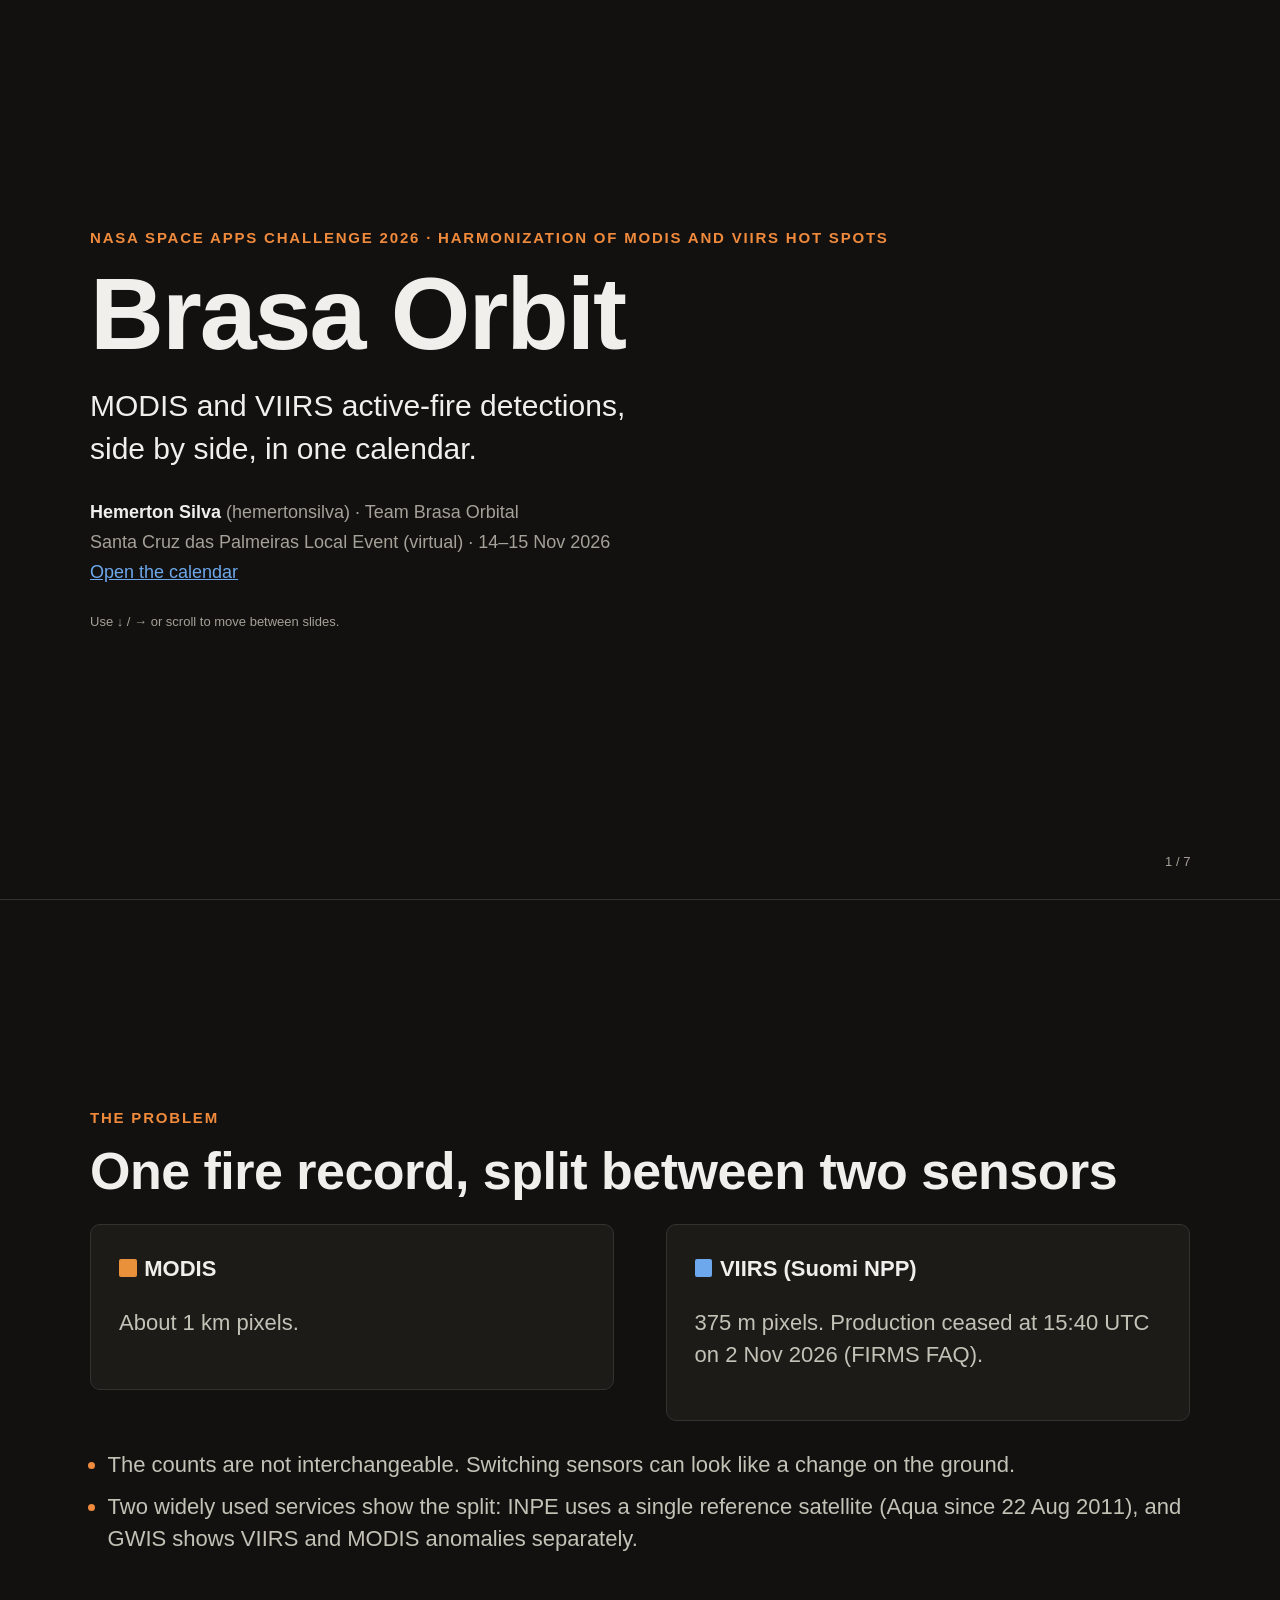
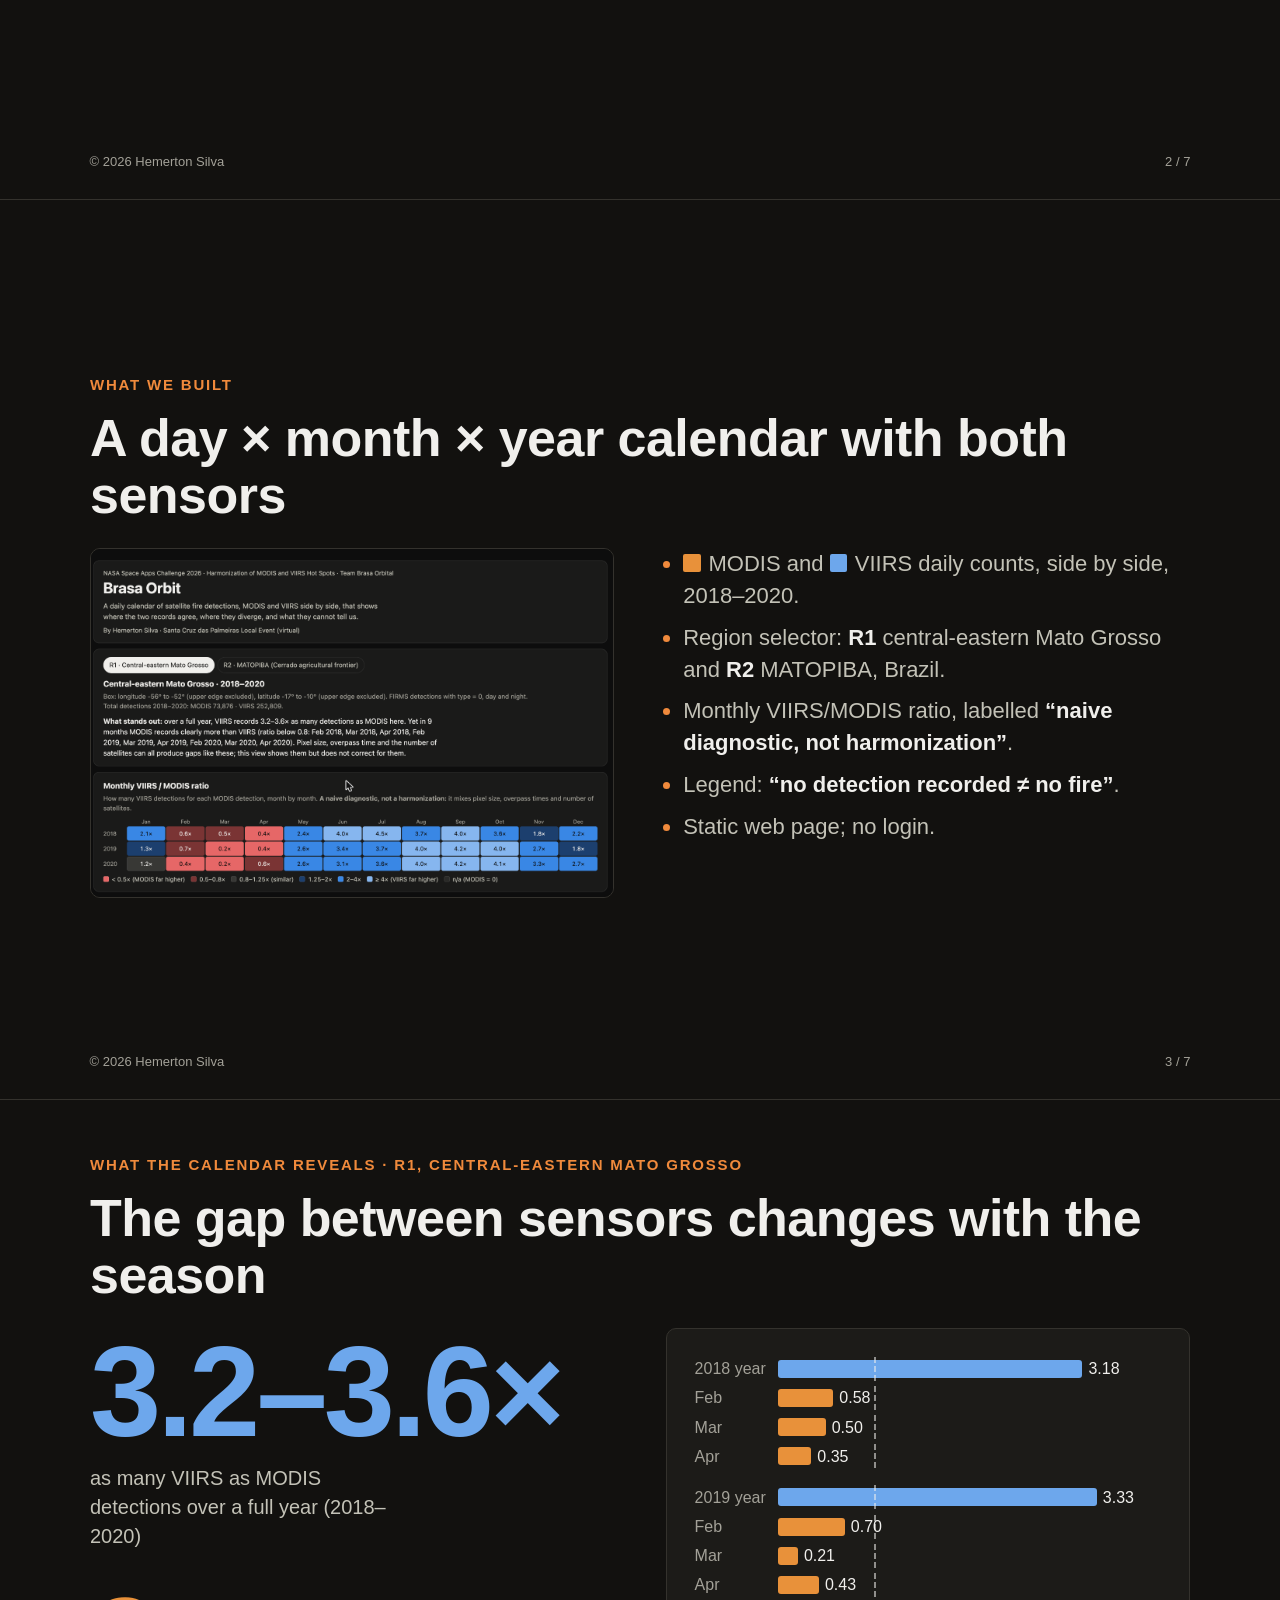
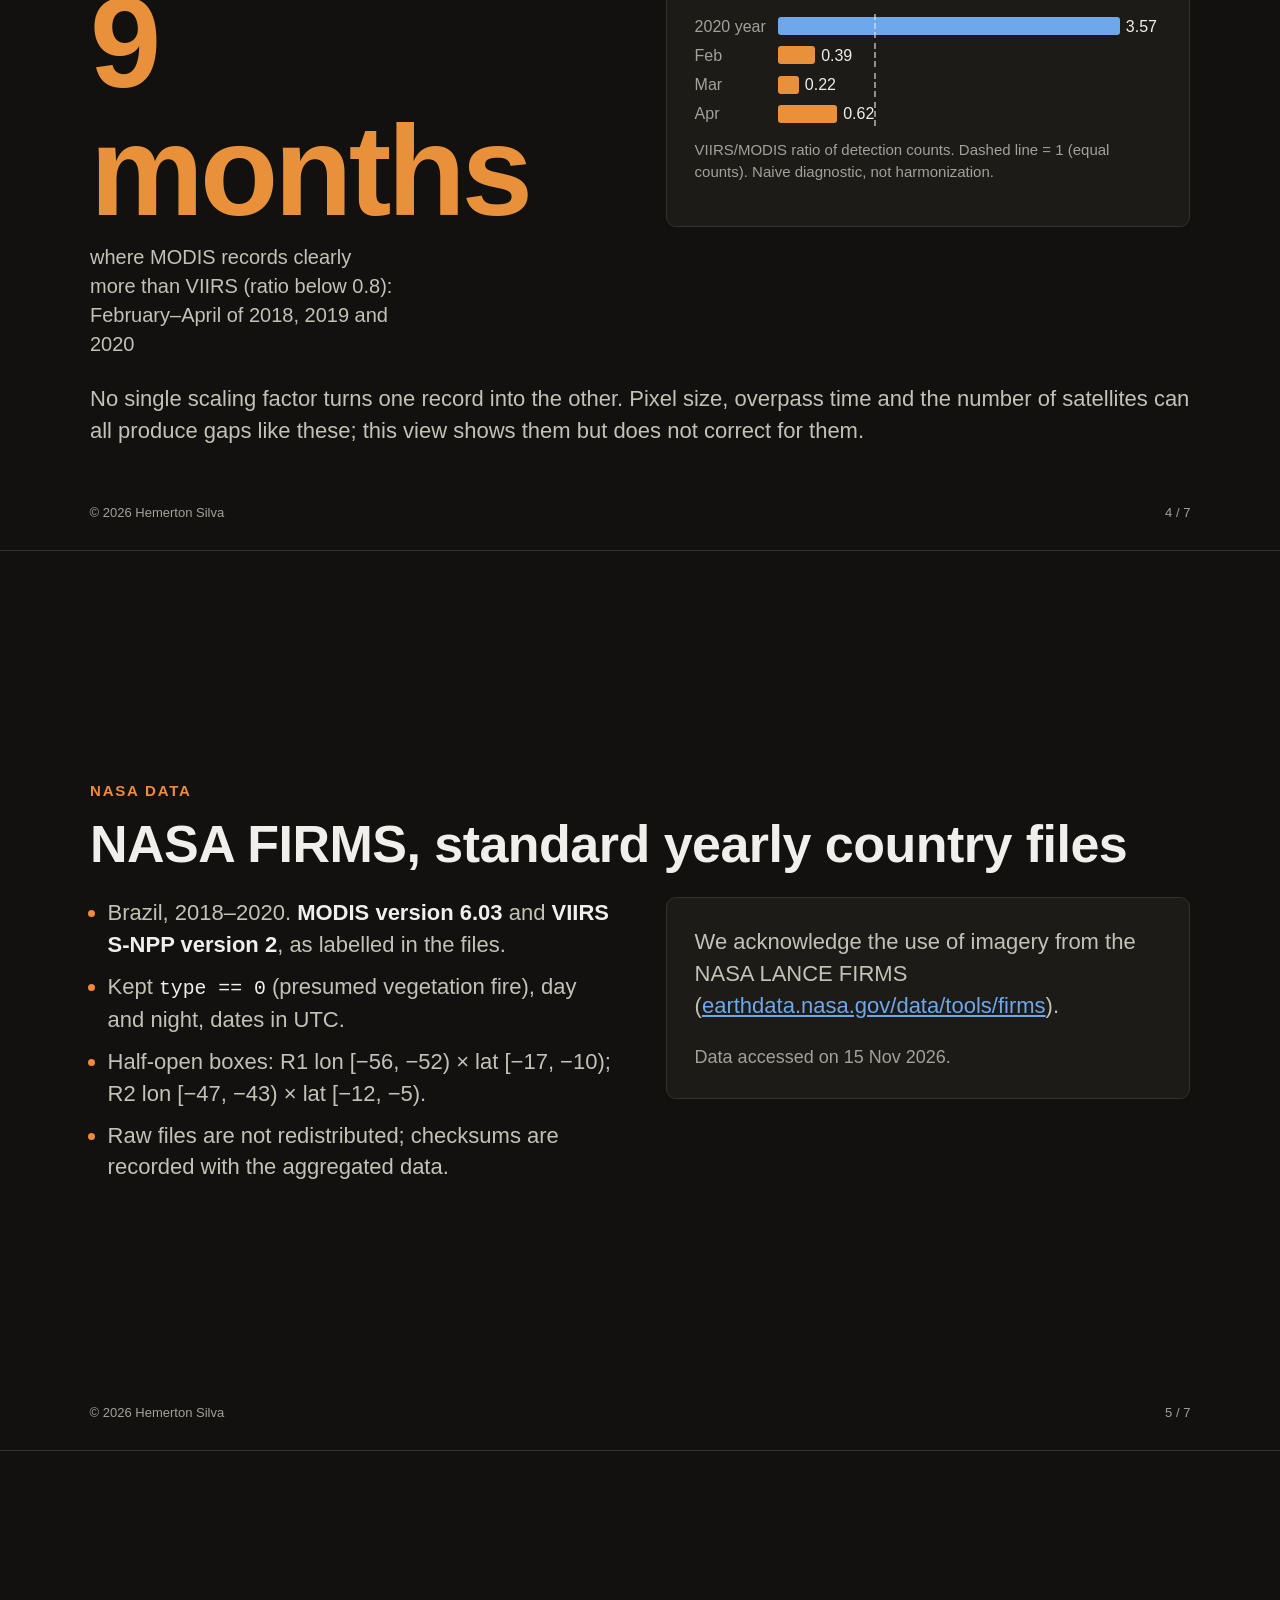
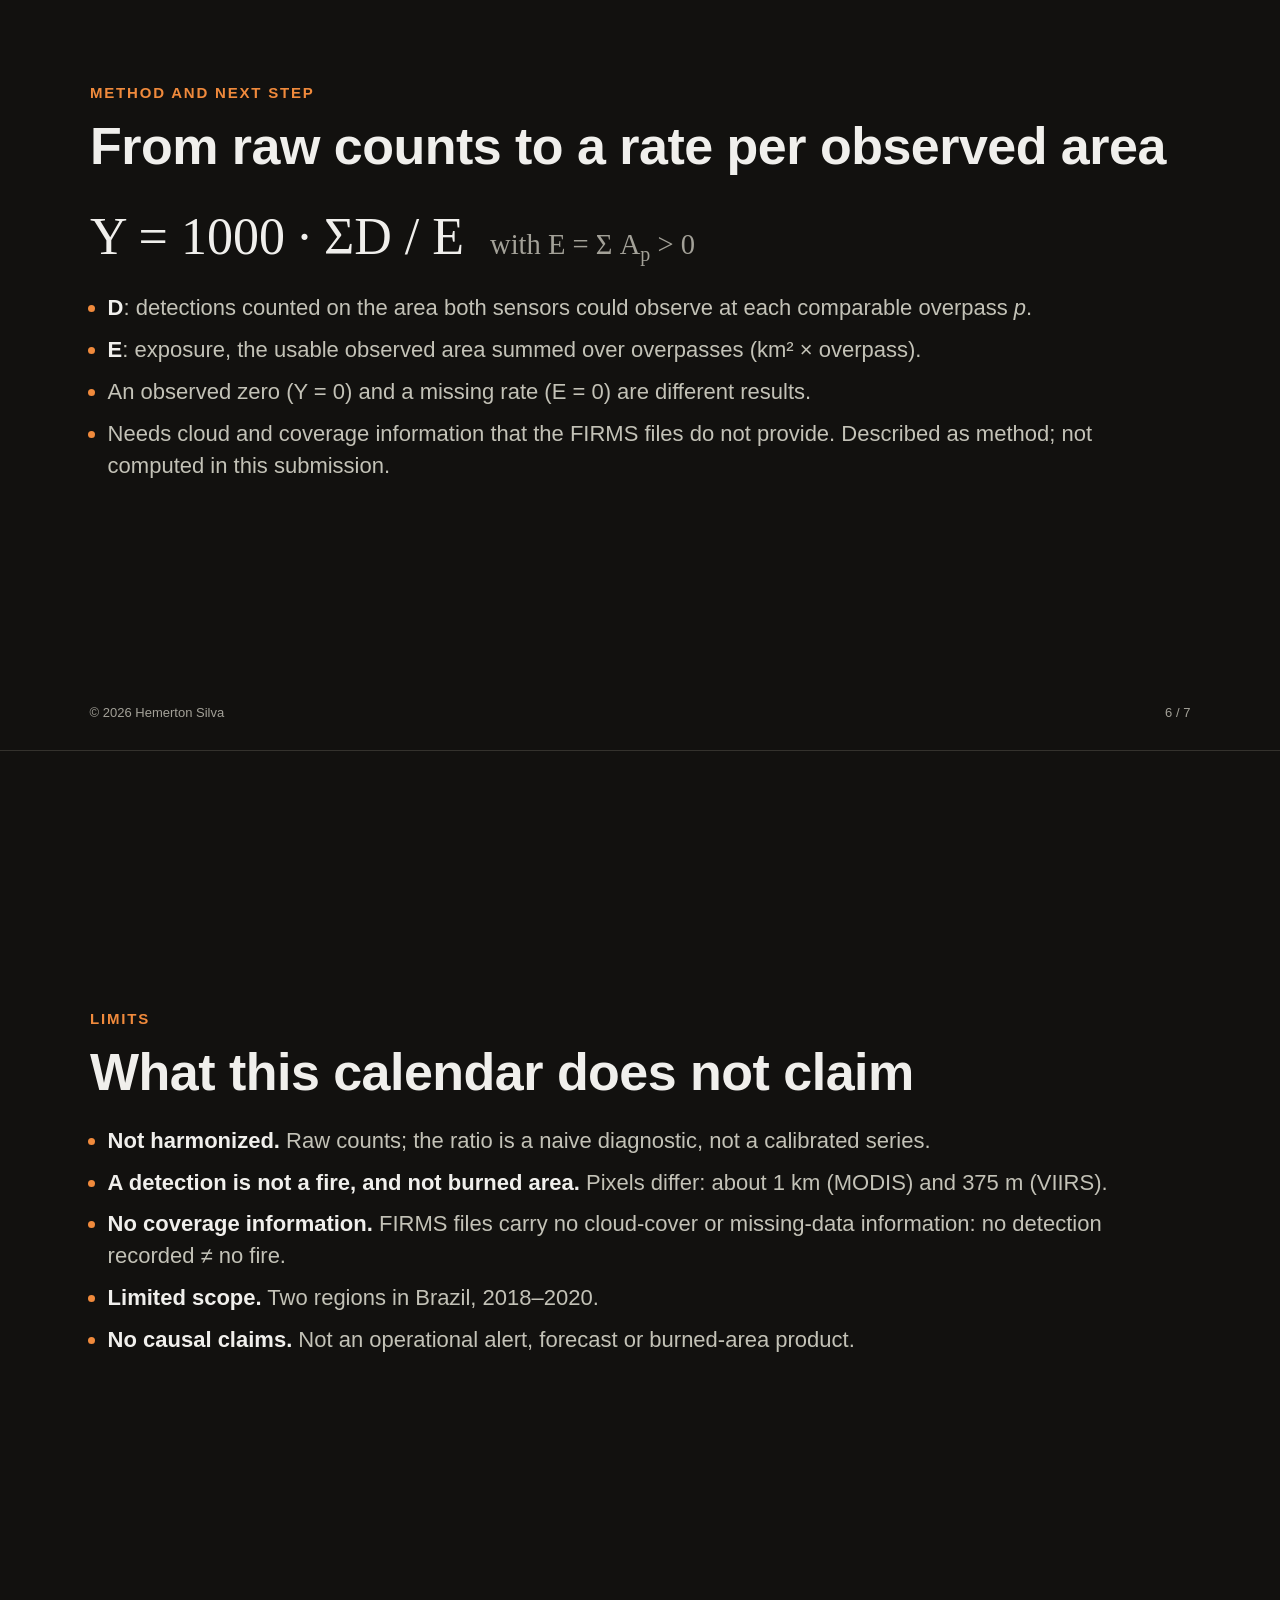
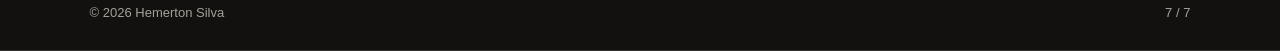
==== docs/slides/index.html @ faf09af4 "docs: slides em inglês, README com links finais, nome da região R1 e achado sem frase causal" ====
<!doctype html>
<html lang="en">
<head>
<meta charset="utf-8">
<meta name="viewport" content="width=device-width, initial-scale=1">
<title>Brasa Orbit — Slides</title>
<meta name="description" content="Brasa Orbit: MODIS and VIIRS active-fire detections side by side in one calendar. NASA Space Apps Challenge 2026, Team Brasa Orbital.">
<style>
  :root {
    --page: #12110f;
    --surface: #1c1b18;
    --line: #34322d;
    --text: #f0efec;
    --text-2: #c3c2b7;
    --muted: #a3a198;
    --ember: #f08a3c;
    --modis: #e8913a;
    --viirs: #6da7ec;
    --parity: #f0efec;
  }
  * { box-sizing: border-box; }
  html { scroll-snap-type: y proximity; scroll-behavior: smooth; }
  body {
    margin: 0;
    background: var(--page);
    color: var(--text);
    font-family: -apple-system, BlinkMacSystemFont, "Segoe UI", Roboto, "Helvetica Neue", Arial, sans-serif;
    line-height: 1.45;
    -webkit-font-smoothing: antialiased;
  }
  .slide {
    position: relative;
    min-height: 100vh;
    scroll-snap-align: start;
    display: flex;
    flex-direction: column;
    justify-content: center;
    padding: clamp(28px, 6vh, 72px) clamp(16px, 7vw, 120px) clamp(56px, 9vh, 88px);
    border-bottom: 1px solid var(--line);
  }
  .inner { width: 100%; max-width: 1100px; margin: 0 auto; }
  .kicker {
    font-size: clamp(12px, 1.4vw, 15px);
    letter-spacing: .12em;
    text-transform: uppercase;
    color: var(--ember);
    margin: 0 0 14px;
    font-weight: 600;
  }
  h1 { font-size: clamp(44px, 8vw, 104px); line-height: 1; margin: 0 0 18px; letter-spacing: -.02em; }
  h2 { font-size: clamp(28px, 4.2vw, 52px); line-height: 1.1; margin: 0 0 24px; letter-spacing: -.01em; }
  p, li { font-size: clamp(16px, 2vw, 22px); color: var(--text-2); }
  .lead { font-size: clamp(19px, 2.6vw, 30px); color: var(--text); max-width: 34ch; margin: 0 0 28px; }
  ul { margin: 0; padding-left: 1.1em; }
  li { margin: 0 0 10px; }
  li::marker { color: var(--ember); }
  strong { color: var(--text); }
  code { font-family: ui-monospace, SFMono-Regular, Menlo, monospace; font-size: .9em; color: var(--text); }
  a { color: var(--viirs); }
  .meta { color: var(--muted); font-size: clamp(14px, 1.6vw, 18px); margin: 4px 0; }
  .grid2 { display: grid; grid-template-columns: 1fr 1fr; gap: clamp(20px, 4vw, 56px); align-items: start; }
  .grid2 > * { min-width: 0; }
  .kicker, p, li { overflow-wrap: break-word; }
  .card { background: var(--surface); border: 1px solid var(--line); border-radius: 10px; padding: clamp(16px, 2.4vw, 28px); }
  .card h3 { margin: 0 0 10px; font-size: clamp(17px, 2vw, 22px); }
  .sw { display: inline-block; width: .8em; height: .8em; border-radius: 2px; vertical-align: -.05em; margin-right: .35em; }
  .sw.modis { background: var(--modis); }
  .sw.viirs { background: var(--viirs); }

  /* slide 3 screenshot */
  .shot { width: 100%; border: 1px solid var(--line); border-radius: 10px; display: block; background: var(--surface); }
  .shot-missing[hidden], .shot[hidden] { display: none; }
  .shot-missing {
    aspect-ratio: 16 / 10; display: flex; align-items: center; justify-content: center; text-align: center;
    border: 1px dashed var(--line); border-radius: 10px; color: var(--muted); padding: 16px; font-size: 16px;
  }

  /* slide 4 finding */
  .big { font-size: clamp(56px, 10vw, 128px); font-weight: 700; line-height: 1; color: var(--viirs); letter-spacing: -.03em; }
  .big.modis { color: var(--modis); }
  .bigcap { color: var(--text-2); font-size: clamp(15px, 1.8vw, 20px); margin: 8px 0 0; max-width: 28ch; }
  .bars { display: grid; grid-template-columns: auto 1fr; gap: 6px 12px; align-items: center; font-size: clamp(13px, 1.5vw, 16px); }
  .bars .lab { color: var(--muted); white-space: nowrap; }
  .track { position: relative; height: 18px; }
  .track::after {
    content: ""; position: absolute; top: -3px; bottom: -3px; left: 25%; border-left: 2px dashed var(--parity); opacity: .55;
  }
  .bar { height: 100%; width: calc(var(--v) / 4 * 100%); border-radius: 3px; background: var(--viirs); display: flex; align-items: center; }
  .bar.low { background: var(--modis); }
  .bar span { position: relative; left: calc(100% + 6px); color: var(--text); white-space: nowrap; font-variant-numeric: tabular-nums; }
  .bars .sep { grid-column: 1 / -1; height: 6px; }
  .legend { color: var(--muted); font-size: clamp(13px, 1.4vw, 15px); margin-top: 14px; }

  /* slide 6 formula */
  .formula {
    font-family: "Cambria Math", "STIX Two Math", Georgia, serif;
    font-size: clamp(26px, 4.4vw, 52px); color: var(--text); margin: 6px 0 18px;
  }
  .formula small { font-size: .55em; color: var(--muted); font-family: inherit; }

  .foot {
    position: absolute; left: clamp(16px, 7vw, 120px); right: clamp(16px, 7vw, 120px); bottom: clamp(16px, 3vh, 28px);
    display: flex; justify-content: space-between; color: var(--muted); font-size: 13px;
  }
  .hint { color: var(--muted); font-size: 13px; margin-top: 28px; }

  @media (max-width: 760px) {
    .grid2 { grid-template-columns: 1fr; }
    html { scroll-snap-type: none; }
  }
  @media print {
    @page { size: landscape; margin: 0; }
    html { scroll-snap-type: none; }
    body { background: var(--page); -webkit-print-color-adjust: exact; print-color-adjust: exact; }
    .slide { min-height: 100vh; page-break-after: always; break-after: page; border: 0; }
    .hint { display: none; }
  }
</style>
</head>
<body>

<!-- 1. Title -->
<section class="slide" id="s1" aria-label="Slide 1 of 7: title">
  <div class="inner">
    <p class="kicker">NASA Space Apps Challenge 2026 · Harmonization of MODIS and VIIRS Hot Spots</p>
    <h1>Brasa Orbit</h1>
    <p class="lead">MODIS and VIIRS active-fire detections, side by side, in one calendar.</p>
    <p class="meta"><strong>Hemerton Silva</strong> (hemertonsilva) · Team Brasa Orbital</p>
    <p class="meta">Santa Cruz das Palmeiras Local Event (virtual) · 14–15 Nov 2026</p>
    <p class="meta"><a href="../">Open the calendar</a></p>
    <p class="hint">Use ↓ / → or scroll to move between slides.</p>
  </div>
  <div class="foot"><span></span><span>1 / 7</span></div>
</section>

<!-- 2. Problem -->
<section class="slide" id="s2" aria-label="Slide 2 of 7: problem">
  <div class="inner">
    <p class="kicker">The problem</p>
    <h2>One fire record, split between two sensors</h2>
    <div class="grid2">
      <div class="card">
        <h3><span class="sw modis"></span>MODIS</h3>
        <p>About 1 km pixels.</p>
      </div>
      <div class="card">
        <h3><span class="sw viirs"></span>VIIRS (Suomi NPP)</h3>
        <p>375 m pixels. Production ceased at 15:40 UTC on 2 Nov 2026 (FIRMS FAQ).</p>
      </div>
    </div>
    <ul style="margin-top:28px">
      <li>The counts are not interchangeable. Switching sensors can look like a change on the ground.</li>
      <li>Two widely used services show the split: INPE uses a single reference satellite (Aqua since 22 Aug 2011), and GWIS shows VIIRS and MODIS anomalies separately.</li>
    </ul>
  </div>
  <div class="foot"><span>© 2026 Hemerton Silva</span><span>2 / 7</span></div>
</section>

<!-- 3. What we built -->
<section class="slide" id="s3" aria-label="Slide 3 of 7: what we built">
  <div class="inner">
    <p class="kicker">What we built</p>
    <h2>A day × month × year calendar with both sensors</h2>
    <div class="grid2">
      <div>
        <img class="shot" src="screenshot.png" alt="Brasa Orbit calendar showing daily MODIS and VIIRS detection counts side by side"
             onerror="this.hidden=true; this.nextElementSibling.hidden=false;">
        <div class="shot-missing" hidden>Screenshot of the calendar app</div>
      </div>
      <ul>
        <li><span class="sw modis"></span>MODIS and <span class="sw viirs"></span>VIIRS daily counts, side by side, 2018–2020.</li>
        <li>Region selector: <strong>R1</strong> central-eastern Mato Grosso and <strong>R2</strong> MATOPIBA, Brazil.</li>
        <li>Monthly VIIRS/MODIS ratio, labelled <strong>“naive diagnostic, not harmonization”</strong>.</li>
        <li>Legend: <strong>“no detection recorded ≠ no fire”</strong>.</li>
        <li>Static web page; no login.</li>
      </ul>
    </div>
  </div>
  <div class="foot"><span>© 2026 Hemerton Silva</span><span>3 / 7</span></div>
</section>

<!-- 4. Finding -->
<section class="slide" id="s4" aria-label="Slide 4 of 7: finding">
  <div class="inner">
    <p class="kicker">What the calendar reveals · R1, central-eastern Mato Grosso</p>
    <h2>The gap between sensors changes with the season</h2>
    <div class="grid2">
      <div>
        <div class="big">3.2–3.6×</div>
        <p class="bigcap">as many VIIRS as MODIS detections over a full year (2018–2020)</p>
        <div style="height:28px"></div>
        <div class="big modis">9 months</div>
        <p class="bigcap">where MODIS records clearly more than VIIRS (ratio below 0.8): February–April of 2018, 2019 and 2020</p>
      </div>
      <div class="card">
        <div class="bars" role="img" aria-label="VIIRS/MODIS ratio. Annual: 3.18, 3.33, 3.57. February to April, all below 1: 2018 0.58, 0.50, 0.35; 2019 0.70, 0.21, 0.43; 2020 0.39, 0.22, 0.62.">
          <span class="lab">2018 year</span><div class="track"><div class="bar" style="--v:3.18"><span>3.18</span></div></div>
          <span class="lab">Feb</span><div class="track"><div class="bar low" style="--v:0.58"><span>0.58</span></div></div>
          <span class="lab">Mar</span><div class="track"><div class="bar low" style="--v:0.50"><span>0.50</span></div></div>
          <span class="lab">Apr</span><div class="track"><div class="bar low" style="--v:0.35"><span>0.35</span></div></div>
          <span class="sep"></span>
          <span class="lab">2019 year</span><div class="track"><div class="bar" style="--v:3.33"><span>3.33</span></div></div>
          <span class="lab">Feb</span><div class="track"><div class="bar low" style="--v:0.70"><span>0.70</span></div></div>
          <span class="lab">Mar</span><div class="track"><div class="bar low" style="--v:0.21"><span>0.21</span></div></div>
          <span class="lab">Apr</span><div class="track"><div class="bar low" style="--v:0.43"><span>0.43</span></div></div>
          <span class="sep"></span>
          <span class="lab">2020 year</span><div class="track"><div class="bar" style="--v:3.57"><span>3.57</span></div></div>
          <span class="lab">Feb</span><div class="track"><div class="bar low" style="--v:0.39"><span>0.39</span></div></div>
          <span class="lab">Mar</span><div class="track"><div class="bar low" style="--v:0.22"><span>0.22</span></div></div>
          <span class="lab">Apr</span><div class="track"><div class="bar low" style="--v:0.62"><span>0.62</span></div></div>
        </div>
        <p class="legend">VIIRS/MODIS ratio of detection counts. Dashed line = 1 (equal counts). Naive diagnostic, not harmonization.</p>
      </div>
    </div>
    <p style="margin-top:24px">No single scaling factor turns one record into the other. Pixel size, overpass time and the number of satellites can all produce gaps like these; this view shows them but does not correct for them.</p>
  </div>
  <div class="foot"><span>© 2026 Hemerton Silva</span><span>4 / 7</span></div>
</section>

<!-- 5. NASA data -->
<section class="slide" id="s5" aria-label="Slide 5 of 7: NASA data">
  <div class="inner">
    <p class="kicker">NASA data</p>
    <h2>NASA FIRMS, standard yearly country files</h2>
    <div class="grid2">
      <ul>
        <li>Brazil, 2018–2020. <strong>MODIS version 6.03</strong> and <strong>VIIRS S-NPP version 2</strong>, as labelled in the files.</li>
        <li>Kept <code>type == 0</code> (presumed vegetation fire), day and night, dates in UTC.</li>
        <li>Half-open boxes: R1 lon [−56, −52) × lat [−17, −10); R2 lon [−47, −43) × lat [−12, −5).</li>
        <li>Raw files are not redistributed; checksums are recorded with the aggregated data.</li>
      </ul>
      <div class="card">
        <p style="margin-top:0">We acknowledge the use of imagery from the NASA LANCE FIRMS (<a href="https://www.earthdata.nasa.gov/data/tools/firms">earthdata.nasa.gov/data/tools/firms</a>).</p>
        <p class="meta" style="margin-bottom:0">Data accessed on 15 Nov 2026.</p>
      </div>
    </div>
  </div>
  <div class="foot"><span>© 2026 Hemerton Silva</span><span>5 / 7</span></div>
</section>

<!-- 6. Method and next step -->
<section class="slide" id="s6" aria-label="Slide 6 of 7: method and next step">
  <div class="inner">
    <p class="kicker">Method and next step</p>
    <h2>From raw counts to a rate per observed area</h2>
    <div class="formula">Y = 1000 · ΣD / E &nbsp;<small>with E = Σ A<sub style="font-size:.7em">p</sub> &gt; 0</small></div>
    <ul>
      <li><strong>D</strong>: detections counted on the area both sensors could observe at each comparable overpass <em>p</em>.</li>
      <li><strong>E</strong>: exposure, the usable observed area summed over overpasses (km² × overpass).</li>
      <li>An observed zero (Y = 0) and a missing rate (E = 0) are different results.</li>
      <li>Needs cloud and coverage information that the FIRMS files do not provide. Described as method; not computed in this submission.</li>
    </ul>
  </div>
  <div class="foot"><span>© 2026 Hemerton Silva</span><span>6 / 7</span></div>
</section>

<!-- 7. Limits -->
<section class="slide" id="s7" aria-label="Slide 7 of 7: limits">
  <div class="inner">
    <p class="kicker">Limits</p>
    <h2>What this calendar does not claim</h2>
    <ul>
      <li><strong>Not harmonized.</strong> Raw counts; the ratio is a naive diagnostic, not a calibrated series.</li>
      <li><strong>A detection is not a fire, and not burned area.</strong> Pixels differ: about 1 km (MODIS) and 375 m (VIIRS).</li>
      <li><strong>No coverage information.</strong> FIRMS files carry no cloud-cover or missing-data information: no detection recorded ≠ no fire.</li>
      <li><strong>Limited scope.</strong> Two regions in Brazil, 2018–2020.</li>
      <li><strong>No causal claims.</strong> Not an operational alert, forecast or burned-area product.</li>
    </ul>
  </div>
  <div class="foot"><span>© 2026 Hemerton Silva</span><span>7 / 7</span></div>
</section>

<script>
(function () {
  var slides = Array.prototype.slice.call(document.querySelectorAll('.slide'));
  function current() {
    var best = 0, bestDist = Infinity;
    slides.forEach(function (s, i) {
      var d = Math.abs(s.getBoundingClientRect().top);
      if (d < bestDist) { bestDist = d; best = i; }
    });
    return best;
  }
  function go(i) {
    i = Math.max(0, Math.min(slides.length - 1, i));
    slides[i].scrollIntoView({ behavior: 'smooth', block: 'start' });
  }
  document.addEventListener('keydown', function (e) {
    if (e.altKey || e.ctrlKey || e.metaKey) return;
    var k = e.key;
    if (k === 'ArrowDown' || k === 'ArrowRight' || k === 'PageDown' || (k === ' ' && !e.shiftKey)) { e.preventDefault(); go(current() + 1); }
    else if (k === 'ArrowUp' || k === 'ArrowLeft' || k === 'PageUp' || (k === ' ' && e.shiftKey)) { e.preventDefault(); go(current() - 1); }
    else if (k === 'Home') { e.preventDefault(); go(0); }
    else if (k === 'End') { e.preventDefault(); go(slides.length - 1); }
  });
})();
</script>
</body>
</html>
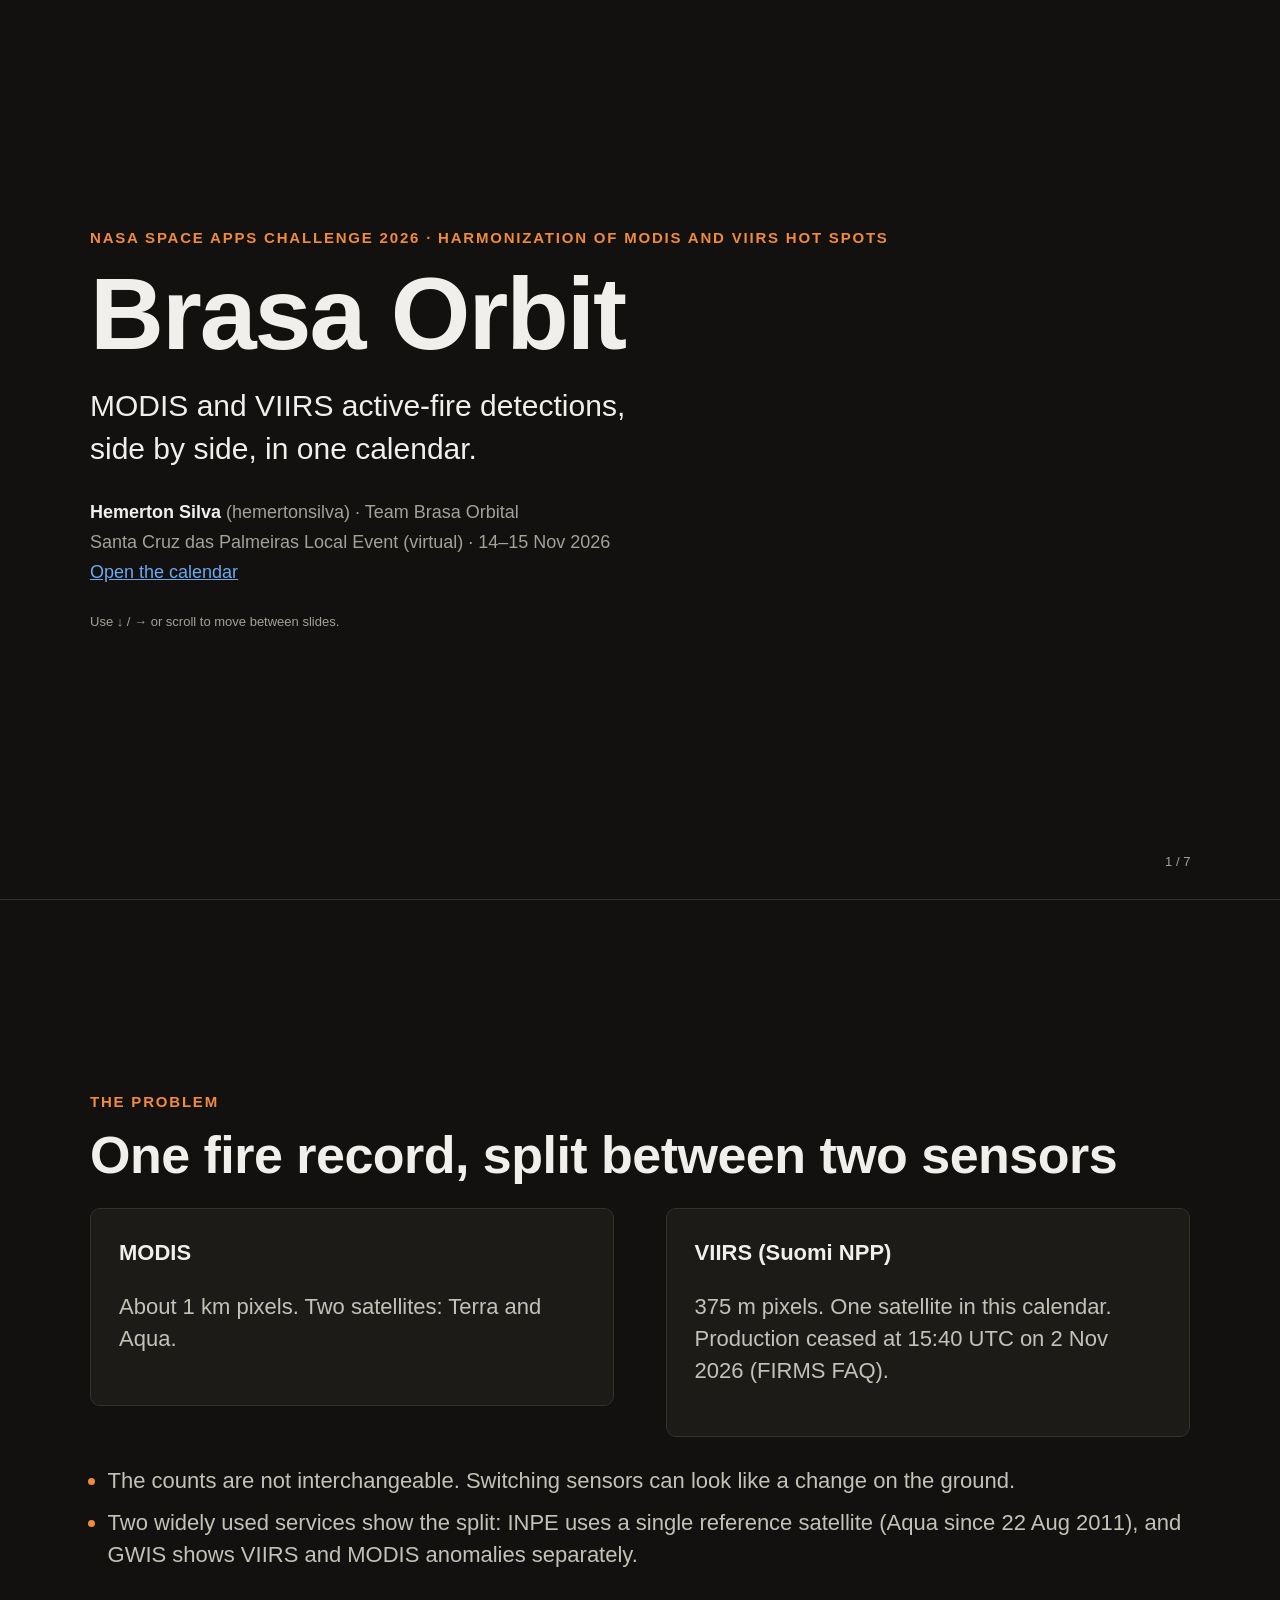
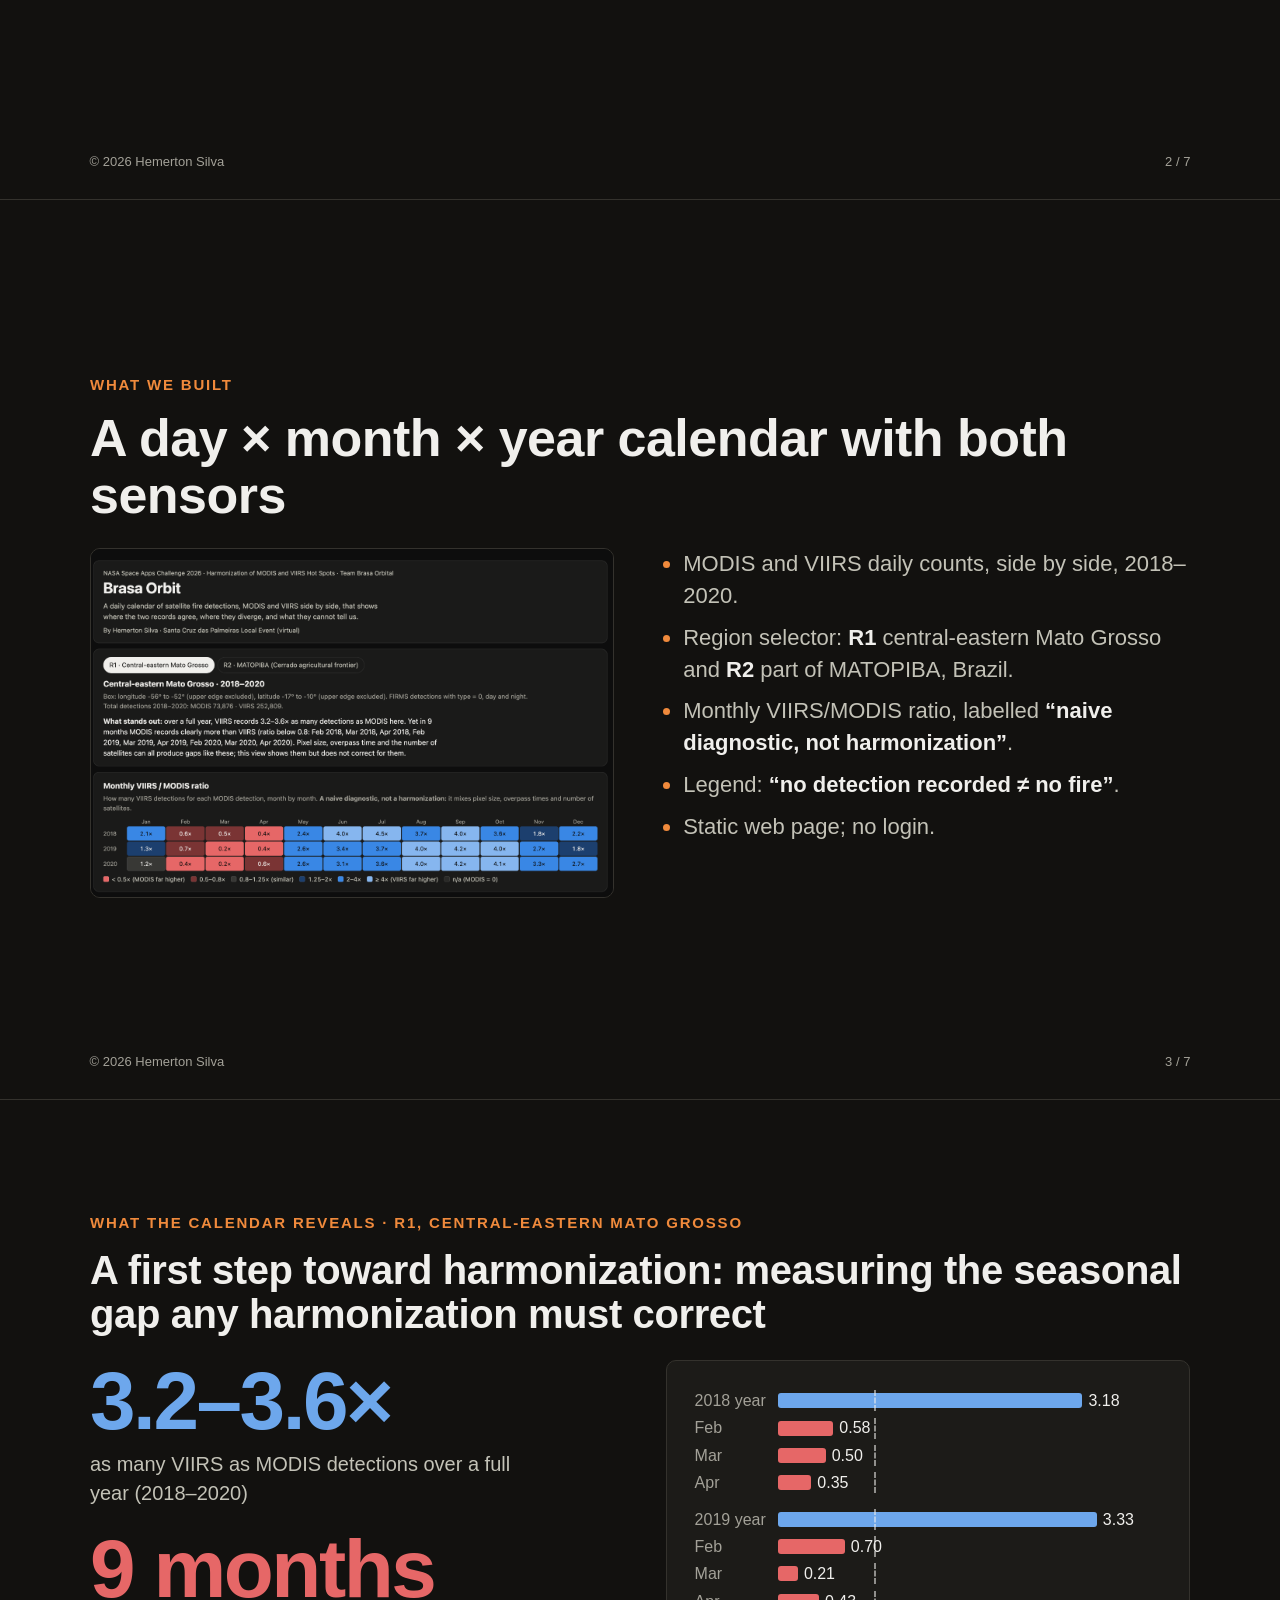
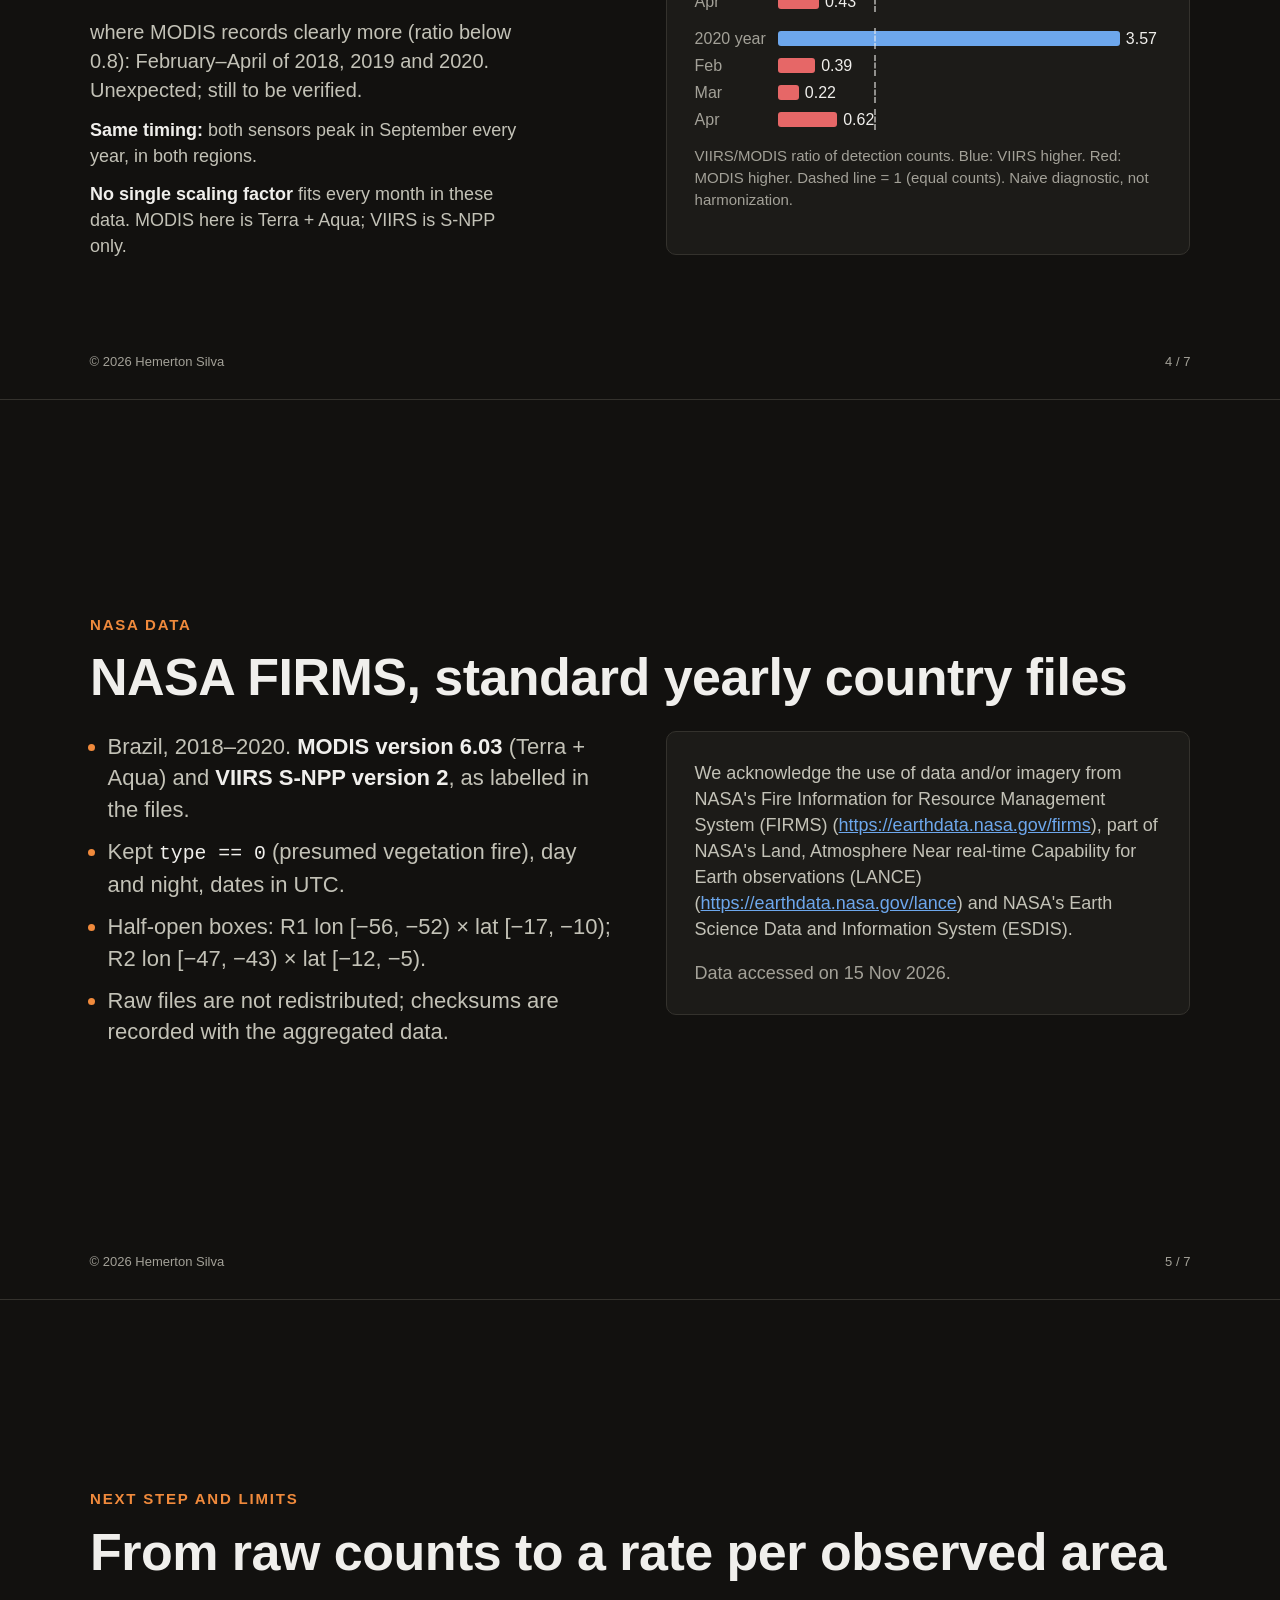
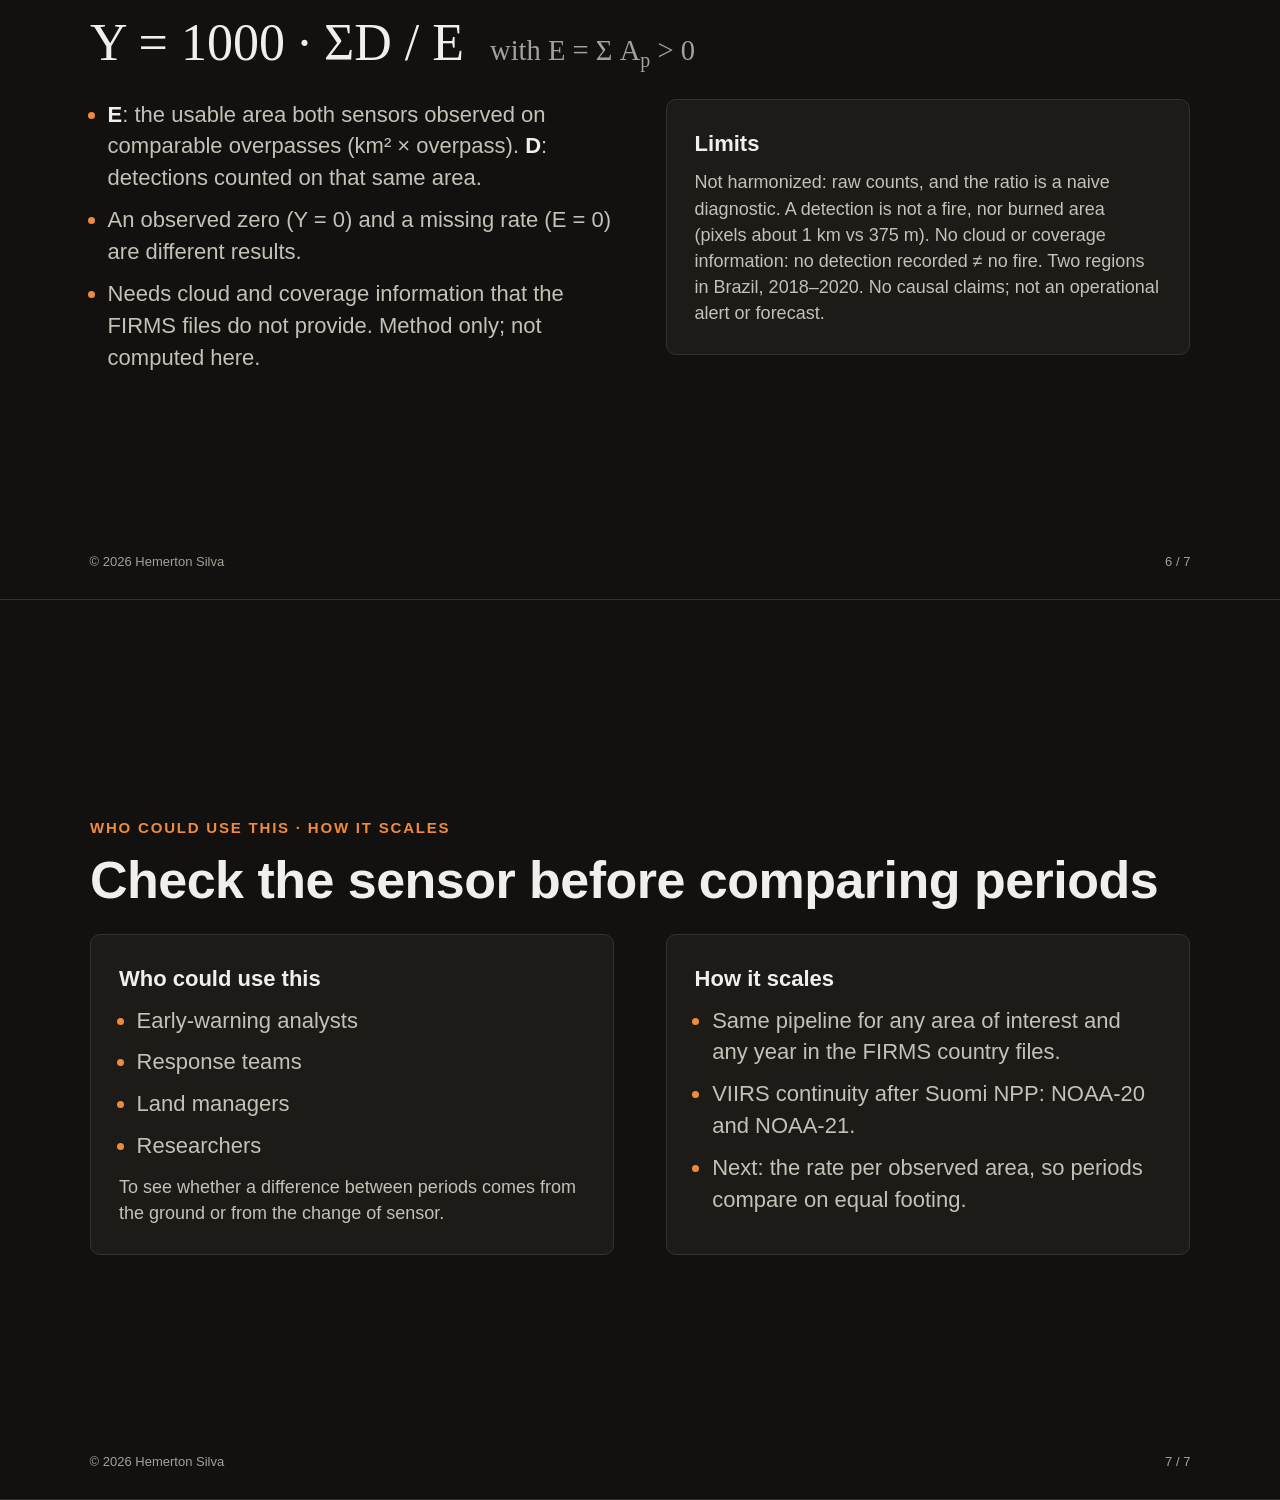
==== commit acb50620: "docs: correções dos revisores no README e nos slides (agradecimento oficial do FIRMS, achados de tim" ====
--- a/docs/slides/index.html
+++ b/docs/slides/index.html
@@ -14,8 +14,8 @@
     --text-2: #c3c2b7;
     --muted: #a3a198;
     --ember: #f08a3c;
-    --modis: #e8913a;
-    --viirs: #6da7ec;
+    --viirs-higher: #6da7ec;
+    --modis-higher: #e66767;
     --parity: #f0efec;
   }
   * { box-sizing: border-box; }
@@ -56,16 +56,13 @@
   li::marker { color: var(--ember); }
   strong { color: var(--text); }
   code { font-family: ui-monospace, SFMono-Regular, Menlo, monospace; font-size: .9em; color: var(--text); }
-  a { color: var(--viirs); }
+  a { color: var(--viirs-higher); }
   .meta { color: var(--muted); font-size: clamp(14px, 1.6vw, 18px); margin: 4px 0; }
   .grid2 { display: grid; grid-template-columns: 1fr 1fr; gap: clamp(20px, 4vw, 56px); align-items: start; }
   .grid2 > * { min-width: 0; }
   .kicker, p, li { overflow-wrap: break-word; }
   .card { background: var(--surface); border: 1px solid var(--line); border-radius: 10px; padding: clamp(16px, 2.4vw, 28px); }
   .card h3 { margin: 0 0 10px; font-size: clamp(17px, 2vw, 22px); }
-  .sw { display: inline-block; width: .8em; height: .8em; border-radius: 2px; vertical-align: -.05em; margin-right: .35em; }
-  .sw.modis { background: var(--modis); }
-  .sw.viirs { background: var(--viirs); }
 
   /* slide 3 screenshot */
   .shot { width: 100%; border: 1px solid var(--line); border-radius: 10px; display: block; background: var(--surface); }
@@ -76,17 +73,19 @@
   }
 
   /* slide 4 finding */
-  .big { font-size: clamp(56px, 10vw, 128px); font-weight: 700; line-height: 1; color: var(--viirs); letter-spacing: -.03em; }
-  .big.modis { color: var(--modis); }
-  .bigcap { color: var(--text-2); font-size: clamp(15px, 1.8vw, 20px); margin: 8px 0 0; max-width: 28ch; }
-  .bars { display: grid; grid-template-columns: auto 1fr; gap: 6px 12px; align-items: center; font-size: clamp(13px, 1.5vw, 16px); }
+  .big { font-size: clamp(44px, 6.4vw, 84px); font-weight: 700; line-height: 1; color: var(--viirs-higher); letter-spacing: -.03em; }
+  .big.modis { color: var(--modis-higher); }
+  h2.long { font-size: clamp(24px, 3.2vw, 40px); }
+  .note { font-size: clamp(14px, 1.6vw, 18px); color: var(--text-2); margin: 12px 0 0; max-width: 44ch; }
+  .bigcap { color: var(--text-2); font-size: clamp(15px, 1.8vw, 20px); margin: 8px 0 0; max-width: 38ch; }
+  .bars { display: grid; grid-template-columns: auto 1fr; gap: 4px 12px; align-items: center; font-size: clamp(13px, 1.5vw, 16px); }
   .bars .lab { color: var(--muted); white-space: nowrap; }
-  .track { position: relative; height: 18px; }
+  .track { position: relative; height: 15px; }
   .track::after {
     content: ""; position: absolute; top: -3px; bottom: -3px; left: 25%; border-left: 2px dashed var(--parity); opacity: .55;
   }
-  .bar { height: 100%; width: calc(var(--v) / 4 * 100%); border-radius: 3px; background: var(--viirs); display: flex; align-items: center; }
-  .bar.low { background: var(--modis); }
+  .bar { height: 100%; width: calc(var(--v) / 4 * 100%); border-radius: 3px; background: var(--viirs-higher); display: flex; align-items: center; }
+  .bar.low { background: var(--modis-higher); }
   .bar span { position: relative; left: calc(100% + 6px); color: var(--text); white-space: nowrap; font-variant-numeric: tabular-nums; }
   .bars .sep { grid-column: 1 / -1; height: 6px; }
   .legend { color: var(--muted); font-size: clamp(13px, 1.4vw, 15px); margin-top: 14px; }
@@ -140,12 +139,12 @@
     <h2>One fire record, split between two sensors</h2>
     <div class="grid2">
       <div class="card">
-        <h3><span class="sw modis"></span>MODIS</h3>
-        <p>About 1 km pixels.</p>
-      </div>
-      <div class="card">
-        <h3><span class="sw viirs"></span>VIIRS (Suomi NPP)</h3>
-        <p>375 m pixels. Production ceased at 15:40 UTC on 2 Nov 2026 (FIRMS FAQ).</p>
+        <h3>MODIS</h3>
+        <p>About 1 km pixels. Two satellites: Terra and Aqua.</p>
+      </div>
+      <div class="card">
+        <h3>VIIRS (Suomi NPP)</h3>
+        <p>375 m pixels. One satellite in this calendar. Production ceased at 15:40 UTC on 2 Nov 2026 (FIRMS FAQ).</p>
       </div>
     </div>
     <ul style="margin-top:28px">
@@ -168,8 +167,8 @@
         <div class="shot-missing" hidden>Screenshot of the calendar app</div>
       </div>
       <ul>
-        <li><span class="sw modis"></span>MODIS and <span class="sw viirs"></span>VIIRS daily counts, side by side, 2018–2020.</li>
-        <li>Region selector: <strong>R1</strong> central-eastern Mato Grosso and <strong>R2</strong> MATOPIBA, Brazil.</li>
+        <li>MODIS and VIIRS daily counts, side by side, 2018–2020.</li>
+        <li>Region selector: <strong>R1</strong> central-eastern Mato Grosso and <strong>R2</strong> part of MATOPIBA, Brazil.</li>
         <li>Monthly VIIRS/MODIS ratio, labelled <strong>“naive diagnostic, not harmonization”</strong>.</li>
         <li>Legend: <strong>“no detection recorded ≠ no fire”</strong>.</li>
         <li>Static web page; no login.</li>
@@ -183,14 +182,16 @@
 <section class="slide" id="s4" aria-label="Slide 4 of 7: finding">
   <div class="inner">
     <p class="kicker">What the calendar reveals · R1, central-eastern Mato Grosso</p>
-    <h2>The gap between sensors changes with the season</h2>
+    <h2 class="long">A first step toward harmonization: measuring the seasonal gap any harmonization must correct</h2>
     <div class="grid2">
       <div>
         <div class="big">3.2–3.6×</div>
         <p class="bigcap">as many VIIRS as MODIS detections over a full year (2018–2020)</p>
-        <div style="height:28px"></div>
+        <div style="height:20px"></div>
         <div class="big modis">9 months</div>
-        <p class="bigcap">where MODIS records clearly more than VIIRS (ratio below 0.8): February–April of 2018, 2019 and 2020</p>
+        <p class="bigcap">where MODIS records clearly more (ratio below 0.8): February–April of 2018, 2019 and 2020. Unexpected; still to be verified.</p>
+        <p class="note"><strong>Same timing:</strong> both sensors peak in September every year, in both regions.</p>
+        <p class="note"><strong>No single scaling factor</strong> fits every month in these data. MODIS here is Terra + Aqua; VIIRS is S-NPP only.</p>
       </div>
       <div class="card">
         <div class="bars" role="img" aria-label="VIIRS/MODIS ratio. Annual: 3.18, 3.33, 3.57. February to April, all below 1: 2018 0.58, 0.50, 0.35; 2019 0.70, 0.21, 0.43; 2020 0.39, 0.22, 0.62.">
@@ -209,11 +210,10 @@
           <span class="lab">Mar</span><div class="track"><div class="bar low" style="--v:0.22"><span>0.22</span></div></div>
           <span class="lab">Apr</span><div class="track"><div class="bar low" style="--v:0.62"><span>0.62</span></div></div>
         </div>
-        <p class="legend">VIIRS/MODIS ratio of detection counts. Dashed line = 1 (equal counts). Naive diagnostic, not harmonization.</p>
-      </div>
-    </div>
-    <p style="margin-top:24px">No single scaling factor turns one record into the other. Pixel size, overpass time and the number of satellites can all produce gaps like these; this view shows them but does not correct for them.</p>
-  </div>
+        <p class="legend">VIIRS/MODIS ratio of detection counts. Blue: VIIRS higher. Red: MODIS higher. Dashed line = 1 (equal counts). Naive diagnostic, not harmonization.</p>
+      </div>
+    </div>
+      </div>
   <div class="foot"><span>© 2026 Hemerton Silva</span><span>4 / 7</span></div>
 </section>
 
@@ -224,13 +224,13 @@
     <h2>NASA FIRMS, standard yearly country files</h2>
     <div class="grid2">
       <ul>
-        <li>Brazil, 2018–2020. <strong>MODIS version 6.03</strong> and <strong>VIIRS S-NPP version 2</strong>, as labelled in the files.</li>
+        <li>Brazil, 2018–2020. <strong>MODIS version 6.03</strong> (Terra + Aqua) and <strong>VIIRS S-NPP version 2</strong>, as labelled in the files.</li>
         <li>Kept <code>type == 0</code> (presumed vegetation fire), day and night, dates in UTC.</li>
         <li>Half-open boxes: R1 lon [−56, −52) × lat [−17, −10); R2 lon [−47, −43) × lat [−12, −5).</li>
         <li>Raw files are not redistributed; checksums are recorded with the aggregated data.</li>
       </ul>
       <div class="card">
-        <p style="margin-top:0">We acknowledge the use of imagery from the NASA LANCE FIRMS (<a href="https://www.earthdata.nasa.gov/data/tools/firms">earthdata.nasa.gov/data/tools/firms</a>).</p>
+        <p style="margin-top:0;font-size:clamp(14px,1.6vw,18px)">We acknowledge the use of data and/or imagery from NASA's Fire Information for Resource Management System (FIRMS) (<a href="https://earthdata.nasa.gov/firms">https://earthdata.nasa.gov/firms</a>), part of NASA's Land, Atmosphere Near real-time Capability for Earth observations (LANCE) (<a href="https://earthdata.nasa.gov/lance">https://earthdata.nasa.gov/lance</a>) and NASA's Earth Science Data and Information System (ESDIS).</p>
         <p class="meta" style="margin-bottom:0">Data accessed on 15 Nov 2026.</p>
       </div>
     </div>
@@ -238,34 +238,52 @@
   <div class="foot"><span>© 2026 Hemerton Silva</span><span>5 / 7</span></div>
 </section>
 
-<!-- 6. Method and next step -->
-<section class="slide" id="s6" aria-label="Slide 6 of 7: method and next step">
-  <div class="inner">
-    <p class="kicker">Method and next step</p>
+<!-- 6. Method, next step and limits -->
+<section class="slide" id="s6" aria-label="Slide 6 of 7: method, next step and limits">
+  <div class="inner">
+    <p class="kicker">Next step and limits</p>
     <h2>From raw counts to a rate per observed area</h2>
     <div class="formula">Y = 1000 · ΣD / E &nbsp;<small>with E = Σ A<sub style="font-size:.7em">p</sub> &gt; 0</small></div>
-    <ul>
-      <li><strong>D</strong>: detections counted on the area both sensors could observe at each comparable overpass <em>p</em>.</li>
-      <li><strong>E</strong>: exposure, the usable observed area summed over overpasses (km² × overpass).</li>
-      <li>An observed zero (Y = 0) and a missing rate (E = 0) are different results.</li>
-      <li>Needs cloud and coverage information that the FIRMS files do not provide. Described as method; not computed in this submission.</li>
-    </ul>
+    <div class="grid2">
+      <ul>
+        <li><strong>E</strong>: the usable area both sensors observed on comparable overpasses (km² × overpass). <strong>D</strong>: detections counted on that same area.</li>
+        <li>An observed zero (Y = 0) and a missing rate (E = 0) are different results.</li>
+        <li>Needs cloud and coverage information that the FIRMS files do not provide. Method only; not computed here.</li>
+      </ul>
+      <div class="card">
+        <h3>Limits</h3>
+        <p style="margin:0;font-size:clamp(14px,1.6vw,18px)">Not harmonized: raw counts, and the ratio is a naive diagnostic. A detection is not a fire, nor burned area (pixels about 1 km vs 375 m). No cloud or coverage information: no detection recorded ≠ no fire. Two regions in Brazil, 2018–2020. No causal claims; not an operational alert or forecast.</p>
+      </div>
+    </div>
   </div>
   <div class="foot"><span>© 2026 Hemerton Silva</span><span>6 / 7</span></div>
 </section>
 
-<!-- 7. Limits -->
-<section class="slide" id="s7" aria-label="Slide 7 of 7: limits">
-  <div class="inner">
-    <p class="kicker">Limits</p>
-    <h2>What this calendar does not claim</h2>
-    <ul>
-      <li><strong>Not harmonized.</strong> Raw counts; the ratio is a naive diagnostic, not a calibrated series.</li>
-      <li><strong>A detection is not a fire, and not burned area.</strong> Pixels differ: about 1 km (MODIS) and 375 m (VIIRS).</li>
-      <li><strong>No coverage information.</strong> FIRMS files carry no cloud-cover or missing-data information: no detection recorded ≠ no fire.</li>
-      <li><strong>Limited scope.</strong> Two regions in Brazil, 2018–2020.</li>
-      <li><strong>No causal claims.</strong> Not an operational alert, forecast or burned-area product.</li>
-    </ul>
+<!-- 7. Who could use this / how it scales -->
+<section class="slide" id="s7" aria-label="Slide 7 of 7: who could use this and how it scales">
+  <div class="inner">
+    <p class="kicker">Who could use this · how it scales</p>
+    <h2>Check the sensor before comparing periods</h2>
+    <div class="grid2">
+      <div class="card">
+        <h3>Who could use this</h3>
+        <ul>
+          <li>Early-warning analysts</li>
+          <li>Response teams</li>
+          <li>Land managers</li>
+          <li>Researchers</li>
+        </ul>
+        <p style="margin:12px 0 0;font-size:clamp(14px,1.6vw,18px)">To see whether a difference between periods comes from the ground or from the change of sensor.</p>
+      </div>
+      <div class="card">
+        <h3>How it scales</h3>
+        <ul>
+          <li>Same pipeline for any area of interest and any year in the FIRMS country files.</li>
+          <li>VIIRS continuity after Suomi NPP: NOAA-20 and NOAA-21.</li>
+          <li>Next: the rate per observed area, so periods compare on equal footing.</li>
+        </ul>
+      </div>
+    </div>
   </div>
   <div class="foot"><span>© 2026 Hemerton Silva</span><span>7 / 7</span></div>
 </section>
